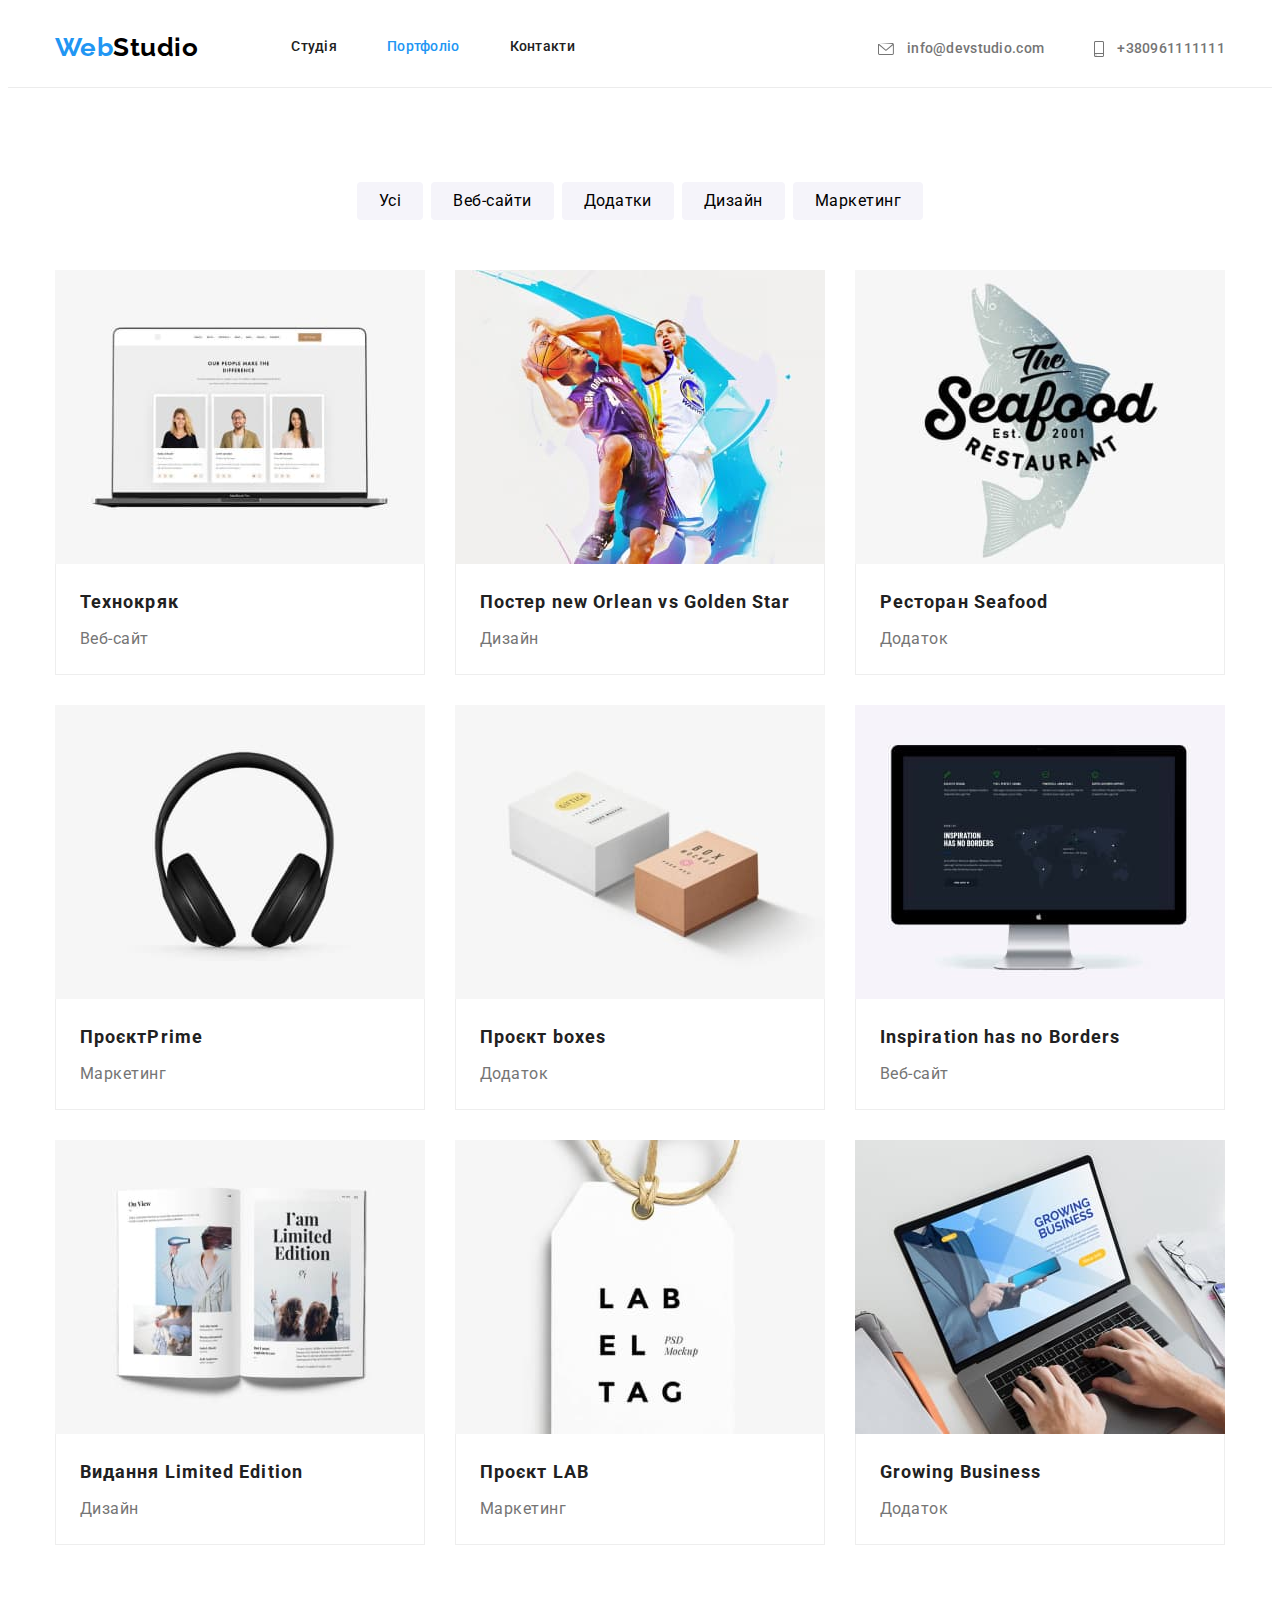
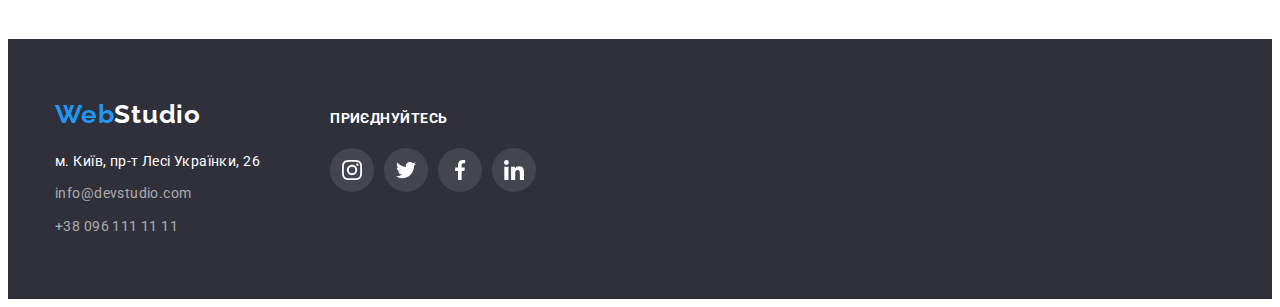
==== portfolio.html @ 4ab60e04 "Initial commit" ====
<!DOCTYPE html>
<html lang="uk">

<head>
    <link rel="stylesheet" href="https://cdnjs.cloudflare.com/ajax/libs/modern-normalize/1.1.0/modern-normalize.min.css"
        integrity="sha512-wpPYUAdjBVSE4KJnH1VR1HeZfpl1ub8YT/NKx4PuQ5NmX2tKuGu6U/JRp5y+Y8XG2tV+wKQpNHVUX03MfMFn9Q=="
        crossorigin="anonymous" referrerpolicy="no-referrer" />
    <link rel="stylesheet" href="css/styles.css">
    <meta charset="UTF-8">
    <meta http-equiv="X-UA-Compatible" content="IE=edge">
    <meta name="viewport" content="width=device-width, initial-scale=1.0">
    <title>Портфоліо</title>
    <link rel="preconnect" href="https://fonts.googleapis.com">
    <link rel="preconnect" href="https://fonts.gstatic.com" crossorigin>
    <link
        href="https://fonts.googleapis.com/css2?family=Raleway:wght@700&family=Roboto:wght@400;500;700;900&display=swap"
        rel="stylesheet">
</head>

<body class="site-body">
    <header class="page-header">
        <div class="container container-head">
            <!-- logo  -->
            <nav class="nav-head">
                <a href="./index.html" class="header-logo"><span class="web">Web</span>Studio</a>
                <!-- Навігація сайту -->
                <ul class=" nav-head-list list">
                    <li><a href="./index.html" class="header-list ">Студія</a></li>
                    <li><a href="./portfolio.html" class="header-list current">Портфоліо</a></li>
                    <li><a href="" class="header-list">Контакти</a></li>
                </ul>
            </nav>
            <!--Контактні дані-->
            <ul class="nav-contact list">
                <li class="contact-details">
                    <a href="mailto:info@devstudio.com" class="contact-link link ">
                        <svg class="contact-icon" width="16" height="12">
                            <use href="./images/icomoon.svg#icon-mail"></use>
                        </svg>
                        info@devstudio.com</a>
                </li>
                <li class="contact-details">
                    <a href="tel:+380961111111" class="contact-link link">
                        <svg class="contact-icon" width="10" height="16">
                            <use href="./images/icomoon.svg#icon-phone"></use>
                        </svg>
                        +380961111111</a>
                </li>
            </ul>
    </header>
    <!--Головний контент-->
    <main>
        <section class="main-color-port">
            <div class="container">
                <h2 class="hidden-header-port">Портфоліо</h2>
                <!-- Кнопки -->
                <ul class="button-list-port list">
                    <li class="filter-button"><button type="button" class="portfolio-button">Усі</button></li>
                    <li class="filter-button"><button type="button" class="portfolio-button">Веб-сайти
                        </button></li>
                    <li class="filter-button"><button type="button" class="portfolio-button">Додатки
                        </button></li>
                    <li class="filter-button"><button type="button" class="portfolio-button">Дизайн</button></li>
                    <li class="filter-button"><button type="button" class="portfolio-button">Маркетинг
                        </button></li>
                </ul>
                <!-- Список портфоліо карток -->

                <ul class="port-product-list list">
                    <li class="product-item">
                        <a class="card-link link" href="#">
                            <img class="card-image" src="./images/potr.photo1.jpg" alt="img2" width="370"
                                height="294" />
                            <div class="portfolio-owner">
                                <h3 class=" portfolio-img">Технокряк</h3>
                                <p class="portfolio-parag">Веб-сайт</p>
                            </div>
                        </a>
                    </li>
                    <li class="product-item">
                        <a class="card-link link" href="#">
                            <img class="card-image" src="./images/potr.photo2.jpg" alt="img2" width="370"
                                height="294" />
                            <div class="portfolio-owner">
                                <h3 class=" portfolio-img">Постер new <span lang="en">Orlean vs Golden Star</span></h3>
                                <p class="portfolio-parag">Дизайн</p>
                            </div>
                        </a>
                    </li>
                    <li class="product-item">
                        <a class="card-link link" href="#">
                            <img class="card-image" src="./images/potr.photo3.jpg" alt="img3" width="370"
                                height="294" />
                            <div class="portfolio-owner">
                                <h3 class=" portfolio-img">Ресторан <span lang="en">Seafood</span></h3>
                                <p class="portfolio-parag">Додаток</p>
                            </div>
                        </a>
                    </li>
                    <li class="product-item">
                        <a class="card-link link" href="#">
                            <img class="card-image" src="./images/potr.photo4.jpg" alt="img4" width="370"
                                height="294" />
                            <div class="portfolio-owner">
                                <h3 class=" portfolio-img">Проєкт<span lang="en">Prime</span></h3>
                                <p class="portfolio-parag">Маркетинг</p>
                            </div>
                        </a>
                    </li>
                    <li class="product-item">
                        <a class="card-link link" href="#">
                            <img class="card-image" src="./images/potr.photo5.jpg" alt="img5" width="370"
                                height="294" />
                            <div class="portfolio-owner">
                                <h3 class="portfolio-img">Проєкт <spanz lang="en">boxes</spanz>
                                </h3>
                                <p class=" portfolio-parag">Додаток</p>
                            </div>
                        </a>
                    </li>
                    <li class="product-item">
                        <a class="card-link link" href="#">
                            <img class="card-image" src="./images/potr.photo6.jpg" alt="img6" width="370"
                                height="294" />
                            <div class="portfolio-owner">
                                <h3 class=" portfolio-img">Inspiration has no Borders</h3>
                                <p class=" portfolio-parag">Веб-сайт</p>
                            </div>
                        </a>
                    </li>
                    <li class="product-item">
                        <a class="card-link link" href="#">
                            <img class="card-image" src="./images/potr.photo7.jpg" alt="img7" width="370"
                                height="294" />
                            <div class="portfolio-owner">
                                <h3 class=" portfolio-img">Видання <span lang="en">Limited Edition</span></h3>
                                <p class=" portfolio-parag">Дизайн</p>
                            </div>
                        </a>
                    </li>
                    <li class="product-item">
                        <a class="card-link link" href="#">
                            <img class="card-image" src="./images/potr.photo8.jpg" alt="img8" width="370"
                                height="294" />
                            <div class="portfolio-owner">
                                <h3 class=" portfolio-img">Проєкт <span lang="en">LAB</span></h3>
                                <p class=" portfolio-parag">Маркетинг</p>
                            </div>
                        </a>
                    </li>
                    <li class="product-item">
                        <a class="card-link link" href="#">
                            <img class="card-image" src="./images/potr.photo9.jpg" alt="img9" width="370"
                                height="294" />
                            <div class="portfolio-owner">
                                <h3 class=" portfolio-img">Growing Business</h3>
                                <p class=" portfolio-parag">Додаток</p>
                            </div>
                        </a>
                    </li>
                </ul>

        </section>
    </main>
    <!-- Футер -->
    <footer class="footer">
        <div class="container">
            <div class="column-wrapper">
                <div class="left-column-footer">
                    <!-- футер лого -->
                    <a class="footer-logo" href="./index.html">
                        <span class="footer-web">Web</span>Studio</a>
                    <address class="address-footer-index ">
                        <ul class="address-list list">
                            <li class="list-index-foot">
                                <a class="address link" href="https://goo.gl/maps/mVJf43payoTZsXNx5" target="_blank"
                                    rel="noopener norefferer nofollow">м. Київ, пр-т Лесі Українки, 26</a>
                            </li>
                            <li class="address-item">
                                <a class="footer-link link" href="mailto:info@devstudio.com">
                                    info@devstudio.com</a>
                            </li>
                            <li class="address-item">
                                <a class="footer-link link " href=+380961111111">
                                    +38 096 111 11 11</a>
                            </li>
                        </ul>
                    </address>
                </div>
                <!--Приєднуйтесь -->
                <div class="social-networks-footer">
                    <p class="invitation-text">Приєднуйтесь</p>
                    <ul class="soc-networks-list list">
                        <li class="networks-soc-item">
                            <a class="networks-soc-link link" href="#" target="_blank"
                                rel="noopener noreferrer nofollow"><svg class="networks-soc-icon" width="20"
                                    height="20">
                                    <use href="./images/icomoon.svg#icon-instagram"></use>
                                </svg></a>
                        </li>
                        <li class="networks-soc-item">
                            <a class="networks-soc-link link" href="#" target="_blank"
                                rel="noopener noreferrer nofollow"><svg class="networks-soc-icon" width="20"
                                    height="20">
                                    <use href="./images/icomoon.svg#icon-twitter"></use>
                                </svg></a>
                        </li>
                        <li class="networks-soc-item">
                            <a class="networks-soc-link link" href="#" target="_blank"
                                rel="noopener noreferrer nofollow"><svg class="networks-soc-icon" width="20"
                                    height="20">
                                    <use href="./images/icomoon.svg#icon-facebook"></use>
                                </svg></a>
                        </li>
                        <li class="networks-soc-item">
                            <a class="networks-soc-link link" href="#" target="_blank"
                                rel="noopener noreferrer nofollow"><svg class="networks-soc-icon" width="20"
                                    height="20">
                                    <use href="./images/icomoon.svg#icon-linkedin"></use>
                                </svg></a>
                        </li>
                    </ul>
                </div>
            </div>
        </div>
    </footer>
</body>
</html>
---- css/styles.css ----
html {
    box-sizing: border-box;
}

*,
*::before,
*::after {
    box-sizing: inherit;
}

.body {
    font-family: 'Roboto', sans-serif;
    background-color: #FFFFFF;
    font-size: 14px;
    letter-spacing: 0.03em;
    color: var(--main-txt);
}

:root {
    --primary-text-color: #757575;
    --title-text-color: #212121;
    --accent-color: #2196f3;
    --secondary-accent-color: #ffffff;
    --hero-bg-color: #2f303a;
    --secondary-bg-color: #f5f4fa;
    --hover-btn-color: #188ce8;
    --header-logo-text-color: #000000;
    --border-header-color: #ececec;
    --footer-mail-tel-color: rgba(255, 255, 255, 0.6);
    --portfolio-item-border-color: #eeeeee;
    --fill-icon-color: #afb1b8;
}

p,
h1,
h2,
h3,
h4,
h5,
h6 {
    margin: 0;
}

ul,
ol {
    margin: 0;
    padding-left: 0;
}

button {
    cursor: pointer;
}

img {
    display: block;
}

/* Прибирає крапки в списках елементів <li> */
.list {
    list-style: none;
}

/*Прибирає підкреслення посилань<a> */
.link {
    text-decoration: none;
}

.container {
    width: 1200px;
    padding-left: 15px;
    padding-right: 15px;
    margin: 0 auto;
    /* outline: 2px solid red; */
}

.img {
    display: block;
}

.site-body {
    background-color: var(--secondary-accent-color);
    color: var(--title-text-color);
    font-family: 'Roboto', sans-serif;
    letter-spacing: 0.03em;
}

/* Хедер шапка сайту */

.page-header {
    /* display: flex;
    padding-top: 24px;
    padding-bottom: 24px;
    outline: 2px solid #F5F5F5; */
    padding: 24px 0;
    border-bottom: 1px solid var(--border-header-color);
}

.container-head {
    display: flex;
    align-items: center;
}

.nav-head {
    display: flex;
    align-items: center;
}

/* logo (спільне)*/
.header-logo {
    font-family: 'Raleway', sans-serif;
    font-weight: 700;
    font-size: 26px;
    line-height: 1.19;
    color: #000000;
    text-decoration: none;
    margin-right: 93px;
}

.web {
    color: #2196F3;
    text-decoration: none
}

/* Навігація сайту (спільна) */
.nav-head-list {
    font-weight: 500;
    font-size: 14px;
    line-height: 1.14;
    letter-spacing: 0.02em;
    display: flex;
    gap: 50px;
}

.header-list {
    font-family: 'Roboto', sans-serif;
    font-weight: 500;
    font-size: 14px;
    line-height: 1.14;
    letter-spacing: 0.02em;
    color: #212121;
    text-decoration: none;
    display: block;
}

.header-list:hover,
.header-list:focus {
    color: #2196F3;
}

.current {
    color: #2196F3;
}

/*Контактні дані (спільні)*/
.nav-contact {
    display: flex;
    gap: 50px;
    margin-left: auto;
}

.contact-link {
    /* font-family: 'Roboto', sans-serif;
    font-weight: 500;
    font-size: 14px;
    line-height: 1.14;
    letter-spacing: 0.02em;
    color: #757575;
    text-decoration: none;
    font-style: normal;
    padding-top: 32px;
    padding-bottom: 32px; */
    font-weight: 500;
    font-size: 14px;
    line-height: 1.14;
    letter-spacing: 0.02em;
    color: var(--primary-text-color);
    vertical-align: middle;
}

.contact-link:hover,
.contact-link:focus {
    color: var(--accent-color);
}

/* іконки до мейл та тел (спільний) 4 дз*/
.contact-icon {
    margin-right: 10px;
    fill: currentColor;
    vertical-align: middle
}


/* Футер ( спільний ) */

.footer {
    background-color: var(--hero-bg-color);
    color: var(--secondary-accent-color);
    padding: 60px 0;
}

.column-wrapper {
    display: flex;
    gap: 70px;
    align-items: baseline;
}

.left-column-footer {}

.footer-logo {
    font-family: 'Raleway', sans-serif;
    font-weight: 700;
    font-size: 26px;
    line-height: 1.19;
    letter-spacing: 0.03em;
    color: var(--secondary-accent-color);
    text-decoration: none;
}

.footer-web {
    text-decoration: none;
    color: #2196F3;
}

.address-footer-index {
    margin-top: 20px;
}

.list-index-foot {
    /* margin-bottom: 9px; */
    display: block;
}

.address {
    font-family: 'Roboto', sans-serif;
    font-weight: 400;
    font-size: 14px;
    line-height: 1.71;
    letter-spacing: 0.03em;
    color: var(--secondary-accent-color);
    text-decoration: none;
    font-style: normal;
}

.address-item {
    display: block;
    margin-top: 9px;
}

.footer-link {
    font-family: 'Roboto', sans-serif;
    font-weight: 400;
    font-size: 14px;
    line-height: 1.71;
    letter-spacing: 0.03em;
    color: var(--footer-mail-tel-color);
    font-style: normal;
}

.address:hover,
.address:focus,
.footer-link :hover,
.footer-link :focus {
    color: var(--accent-color);
}

/* Приєднуйтесь .Футер (спільний) */


.invitation-text {
    /* font-family: 'Roboto';
    font-weight: 700;
    font-size: 14px;
    line-height: 16px;
    letter-spacing: 0.03em;
    text-transform: uppercase;
    color: #FFFFFF; */
    font-weight: 700;
    font-size: 14px;
    line-height: 1.14;
    text-transform: uppercase;
    color: var(--secondary-accent-color);
    margin-bottom: 21px;
}

.soc-networks-list {
    display: flex;
    justify-content: center;
    gap: 10px;
    /* display: flex;
    gap: 10px;
    margin-top: 20px;
     */
}

.networks-soc-item {
    width: 44px;
    height: 44px;
}

.networks-soc-link {
    width: 100%;
    height: 100%;
    display: flex;
    background: rgba(255, 255, 255, 0.1);
    border-radius: 50%;
    align-items: center;
    justify-content: center;
}

.networks-soc-icon {
    fill: var(--secondary-accent-color);
}

.networks-soc-link:hover,
.networks-soc-link:focus {
    background-color: var(--accent-color);
}

.networks-soc-link:hover,
.networks-soc-icon,
.networks-soc-link:focus,
.networks-soc-icon {
    fill: var(--secondary-accent-color);
}

/* Герой  індекс*/
.overlay {
    background-color: var(--hero-bg-color);
    padding-top: 200px;
    padding-bottom: 200px;
    text-align: center;
    max-width: 1600px;
    height: 600px;
    margin-left: auto;
    margin-right: auto;
    background-image: linear-gradient(to right, rgba(47, 48, 58, 0.4), rgba(47, 48, 58, 0.4)),
        url(../images/img.hero.jpg);
    background-size: cover;
    background-repeat: no-repeat;
    background-position: center;
}

.main-section {
    background-color: #2F303A;
    padding-bottom: 200px;
    padding-top: 200px;
    text-align: center;
}

/* Ефективні рішення для вашого бізнесу */
.main-title {
    font-family: 'Roboto', sans-serif;
    font-weight: 900;
    font-size: 44px;
    line-height: 1.36;
    text-align: center;
    letter-spacing: 0.06em;
    text-transform: uppercase;
    color: #FFFFFF;
    width: 696px;
    margin: 0 auto;
    margin-bottom: 30px;
}

/* Кнопка індекс */
.main-btn {
    box-shadow: 0px 4px 4px rgba(0, 0, 0, 0.15);
    border-radius: 4px;
    border: none;
    background-color: #2196F3;
    font-family: 'Roboto';
    font-weight: 700;
    font-size: 16px;
    line-height: 1.87;
    letter-spacing: 0.06em;
    color: #FFFFFF;
    cursor: pointer;
    min-width: 216px;
    padding: 10px 32px;
}

/* Переваги. Потім сховати заголовок h2 */
.benefits {
    padding-top: 94px;
    padding-bottom: 94px;
}

.benefits-container {}

.hidden-header {
    position: absolute;
    white-space: nowrap;
    width: 1px;
    height: 1px;
    overflow: hidden;
    border: 0;
    padding: 0;
    clip: rect(0 0 0 0);
    clip-path: inset(50%);
    margin: -1px;
}

.order-list {
    display: flex;
    gap: 30px;
}

.benefits-point {
    flex-basis: calc((100% - 30px) / 4);
}

.benefits-img {
    width: 270px;
    height: 120px;
    display: flex;
    align-items: center;
    justify-content: center;
    padding: 25px 100px;
    background-color: var(--secondary-bg-color);
    margin-bottom: 30px;
}

.icon-benefits {}

.section-heading {
    font-weight: 700;
    font-size: 14px;
    line-height: 1.14;
    letter-spacing: 0.03em;
    text-transform: uppercase;
    color: var(--title-text-color);
    margin-bottom: 10px;
}

.section-p {
    font-family: 'Roboto', sans-serif;
    font-weight: 400;
    font-size: 14px;
    line-height: 1.71;
    letter-spacing: 0.03em;
    color: #757575;
    /* margin-top: 10px; */
}

/* Чим ми займаємося */
.about {
    text-align: center;
    padding-bottom: 94px;
}

.we-work {
    font-family: 'Roboto', sans-serif;
    font-weight: 700;
    font-size: 36px;
    line-height: 1.16;
    text-align: center;
    letter-spacing: 0.03em;
    color: #212121;
    margin-bottom: 50px;
}

.we-work-list {
    display: flex;
    gap: 30px;
}

/* Наша команда */
.team-section {
    /* background-color: #F5F4FA;
    text-align: center;
    padding-bottom: 94px 0; */
    background-color: #F5F4FA;
    padding-top: 94px;
    padding-bottom: 94px;
    text-align: center;
}

.our-team {
    /* font-family: 'Roboto', sans-serif;
    font-weight: 700;
    font-size: 36px;
    line-height: 1.16;
    text-align: center;
    letter-spacing: 0.03em;
    color: #212121;
    margin-bottom: 50px; */
    font-weight: 700;
    font-size: 36px;
    line-height: 1.17;
    letter-spacing: 0.03em;
    color: var(--title-text-color);
    margin-bottom: 50px;
}

.team-list {
    display: flex;
    gap: 30px;
}

/* Фото команди */
.ourteam-index {
    background: #FFFFFF;
    box-shadow: 0px 1px 3px rgba(0, 0, 0, 0.12), 0px 1px 1px rgba(0, 0, 0, 0.14), 0px 2px 1px rgba(0, 0, 0, 0.2);
    border-radius: 0px 0px 4px 4px;
}

.pading-team {
    /* padding: 30px 0;
    font-size: 0; */
    padding-top: 30px;
    padding-bottom: 30px;
}

.team-name {
    font-family: 'Roboto', sans-serif;
    font-weight: 500;
    font-size: 16px;
    line-height: 1.18;
    text-align: center;
    letter-spacing: 0.03em;
    color: #212121;
    margin-bottom: 10px;
}

.working {
    font-family: 'Roboto', sans-serif;
    font-weight: 400;
    font-size: 16px;
    line-height: 1.19;
    text-align: center;
    letter-spacing: 0.03em;
    color: #757575;
    margin-bottom: 16px;
}



/* Соцмережі під фото */
.work-con-icon {
    fill: var(--fill-icon-color);
}

.employees-network-list {
    display: flex;
    justify-content: center;
    gap: 10px;
}

.employees-soc-item {
    width: 44px;
    height: 44px;
}

.employees-soc-link {
    width: 100%;
    height: 100%;
    display: flex;
    background: var(--secondary-accent-color);
    border-radius: 50%;
    align-items: center;
    justify-content: center;
}

.employees-soc-link:hover,
.employees-soc-link:focus {
    background: var(--accent-color);
}

.employees-soc-link:hover .work-con-icon,
.employees-soc-link:focus .work-con-icon {
    fill: var(--secondary-accent-color);
}

/* Постійні клієнти */
.clients-section {
    padding-top: 94px;
    padding-bottom: 94px;
}

.clients-title {
    font-weight: 700;
    font-size: 36px;
    line-height: 1.17;
    text-align: center;
    color: var(--title-text-color);
    margin-bottom: 50px;
}

.clients-list {
    display: flex;
    gap: 30px;
    list-style-type: none;
}

.clients-item {
    width: calc((100% - 150px) / 6);
    height: 92px;
}

.clients-link {
    width: 100%;
    height: 100%;
    border: 1px solid var(--fill-icon-color);
    border-radius: 4px;
    display: flex;
    align-items: center;
    justify-content: center;
}

.cliens-icon {
    fill: var(--fill-icon-color);
}

.clients-link:hover,
.clients-link:focus {
    border-color: var(--accent-color);
}

.clients-link:hover .cliens-icon,
.clients-link:focus .cliens-icon {
    fill: var(--accent-color);
}

/* Портфоліо  Портфоліо Портфоліо Портфоліо */
/* головний контент меін */
.main-color-port {
    padding-top: 94px;
    padding-bottom: 94px;
}

.hidden-header-port {
    position: absolute;
    white-space: nowrap;
    width: 1px;
    height: 1px;
    overflow: hidden;
    border: 0;
    padding: 0;
    clip: rect(0 0 0 0);
    clip-path: inset(50%);
    margin: -1px;


}

/* Конопки */
.button-list-port {
    display: flex;
    justify-content: center;
    gap: 8px;
    margin-bottom: 50px;
}

.filter-button {}

.portfolio-button {
    font-family: 'Roboto', sans-serif;
    font-style: normal font-weight: 500;
    font-size: 16px;
    line-height: 1.62;
    text-align: center;
    letter-spacing: 0.03em;
    background-color: #F5F4FA;
    color: var(--title-text-color: #212121);
    border-radius: 4px;
    border: none;
    padding: 6px 22px;
}

.portfolio-button:hover,
.portfolio-button:focus {
    color: var(--secondary-accent-color);
    background-color: var(--accent-color);
    cursor: pointer;
    box-shadow: 0px 3px 1px rgba(0, 0, 0, 0.1), 0px 1px 2px rgba(0, 0, 0, 0.08),
        0px 2px 2px rgba(0, 0, 0, 0.12);
}

/* Список портфоліо карток */
.port-product-list {
    display: flex;
    flex-wrap: wrap;
    gap: 30px;
}

.product-item {
    flex-basis: calc((100% - 60px) / 3);
}

.card-link {
    display: block;
}

.card-link:hover,
.card-link:focus {
    box-shadow: 0px 1px 1px rgba(0, 0, 0, 0.12), 0px 4px 4px rgba(0, 0, 0, 0.06), 1px 4px 6px rgba(0, 0, 0, 0.16);
}

.card-image {}

.portfolio-owner {
    padding: 20px 24px;
    border: 1px solid var(--portfolio-item-border-color);
    border-top: none;
}

.portfolio-img {
    font-family: 'Roboto', sans-serif;
    font-weight: 700;
    font-size: 18px;
    line-height: 2;
    letter-spacing: 0.06em;
    color: #212121;
    margin-bottom: 4px;
    /* font-weight: 700;
    font-size: 18px;
    line-height: calc(36 / 18);
    letter-spacing: 0.06em;
    color: var(--title-text-color); */
}

.portfolio-parag {
    font-family: 'Roboto', sans-serif;
    font-weight: 400;
    font-size: 16px;
    line-height: 1.87;
    letter-spacing: 0.03em;
    color: #757575;
    /* font-weight: 400;
    font-size: 16px;
    line-height: 1.87;
    letter-spacing: 0.03em;
    color: var(--primary-text-color); */
}

/* футер зверху спільний */
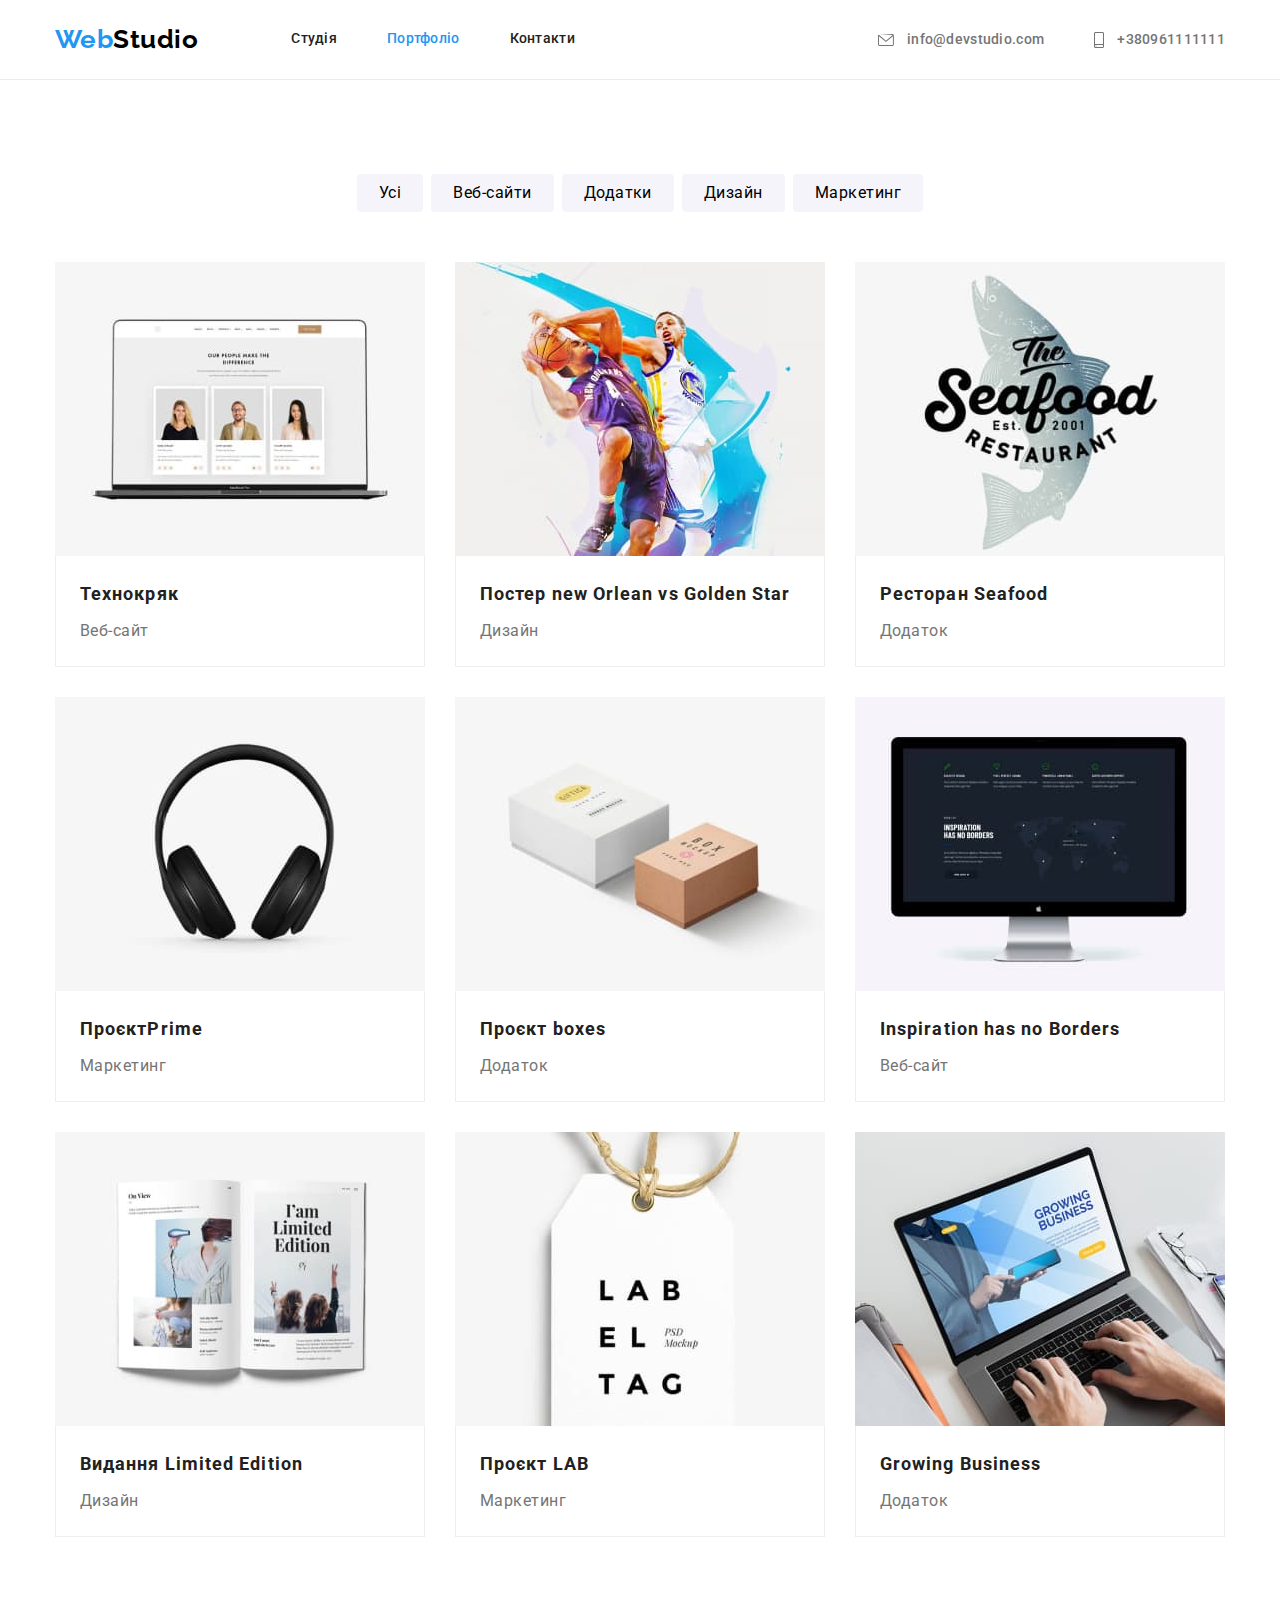
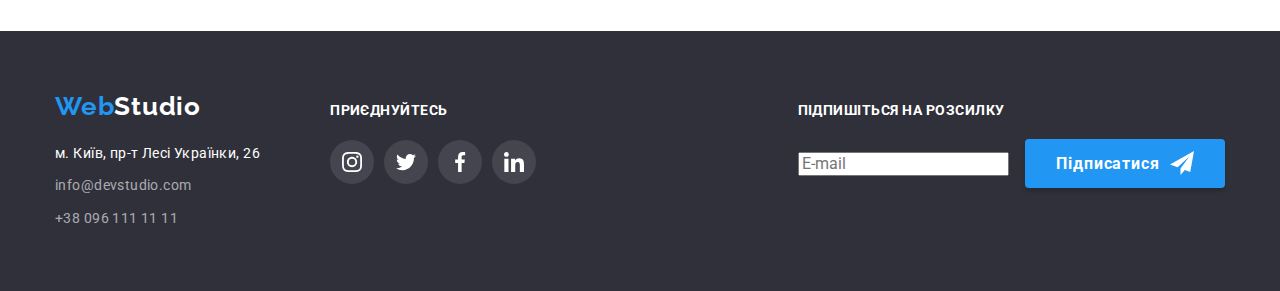
==== commit 6b7b24f6: "hw5" ====
--- a/portfolio.html
+++ b/portfolio.html
@@ -2,19 +2,27 @@
 <html lang="uk">
 
 <head>
-    <link rel="stylesheet" href="https://cdnjs.cloudflare.com/ajax/libs/modern-normalize/1.1.0/modern-normalize.min.css"
-        integrity="sha512-wpPYUAdjBVSE4KJnH1VR1HeZfpl1ub8YT/NKx4PuQ5NmX2tKuGu6U/JRp5y+Y8XG2tV+wKQpNHVUX03MfMFn9Q=="
-        crossorigin="anonymous" referrerpolicy="no-referrer" />
-    <link rel="stylesheet" href="css/styles.css">
+    
     <meta charset="UTF-8">
     <meta http-equiv="X-UA-Compatible" content="IE=edge">
     <meta name="viewport" content="width=device-width, initial-scale=1.0">
     <title>Портфоліо</title>
+
+    <link rel="stylesheet" href="https://cdnjs.cloudflare.com/ajax/libs/modern-normalize/1.1.0/modern-normalize.min.css"
+        integrity="sha512-wpPYUAdjBVSE4KJnH1VR1HeZfpl1ub8YT/NKx4PuQ5NmX2tKuGu6U/JRp5y+Y8XG2tV+wKQpNHVUX03MfMFn9Q=="
+        crossorigin="anonymous" referrerpolicy="no-referrer" />
+
     <link rel="preconnect" href="https://fonts.googleapis.com">
     <link rel="preconnect" href="https://fonts.gstatic.com" crossorigin>
+
     <link
         href="https://fonts.googleapis.com/css2?family=Raleway:wght@700&family=Roboto:wght@400;500;700;900&display=swap"
         rel="stylesheet">
+
+    <link rel="stylesheet"
+        href="https://cdnjs.cloudflare.com/ajax/libs/modern-normalize/1.0.0/modern-normalize.min.css" />
+        
+    <link rel="stylesheet" href="./css/styles.css" />
 </head>
 
 <body class="site-body">
@@ -68,9 +76,13 @@
 
                 <ul class="port-product-list list">
                     <li class="product-item">
+                        <div class="port-img-text-cont">
                         <a class="card-link link" href="#">
                             <img class="card-image" src="./images/potr.photo1.jpg" alt="img2" width="370"
                                 height="294" />
+                                <p class="port-img-text">Ресурс пропонує комплексні пропозиції з різним рівнем функціоналу та сервісів. Все це дозволить
+                                    відвідувачу отримати вичерпні відомості про компанію чи приватну особу.</p>
+                                </div>
                             <div class="portfolio-owner">
                                 <h3 class=" portfolio-img">Технокряк</h3>
                                 <p class="portfolio-parag">Веб-сайт</p>
@@ -78,9 +90,13 @@
                         </a>
                     </li>
                     <li class="product-item">
+                        <div class="port-img-text-cont">
                         <a class="card-link link" href="#">
                             <img class="card-image" src="./images/potr.photo2.jpg" alt="img2" width="370"
                                 height="294" />
+                                <p class="port-img-text">Ресурс пропонує комплексні пропозиції з різним рівнем функціоналу та сервісів. Все це дозволить
+                                    відвідувачу отримати вичерпні відомості про компанію чи приватну особу.</p>
+                                </div>
                             <div class="portfolio-owner">
                                 <h3 class=" portfolio-img">Постер new <span lang="en">Orlean vs Golden Star</span></h3>
                                 <p class="portfolio-parag">Дизайн</p>
@@ -88,9 +104,13 @@
                         </a>
                     </li>
                     <li class="product-item">
+                        <div  class="port-img-text-cont">
                         <a class="card-link link" href="#">
                             <img class="card-image" src="./images/potr.photo3.jpg" alt="img3" width="370"
                                 height="294" />
+                                <p class="port-img-text">Ресурс пропонує комплексні пропозиції з різним рівнем функціоналу та сервісів. Все це дозволить
+                                    відвідувачу отримати вичерпні відомості про компанію чи приватну особу.</p>
+                                </div>
                             <div class="portfolio-owner">
                                 <h3 class=" portfolio-img">Ресторан <span lang="en">Seafood</span></h3>
                                 <p class="portfolio-parag">Додаток</p>
@@ -98,9 +118,13 @@
                         </a>
                     </li>
                     <li class="product-item">
+                        <div class="port-img-text-cont">
                         <a class="card-link link" href="#">
                             <img class="card-image" src="./images/potr.photo4.jpg" alt="img4" width="370"
                                 height="294" />
+                                <p class="port-img-text">Ресурс пропонує комплексні пропозиції з різним рівнем функціоналу та сервісів. Все це дозволить
+                                    відвідувачу отримати вичерпні відомості про компанію чи приватну особу.</p>
+                                </div>
                             <div class="portfolio-owner">
                                 <h3 class=" portfolio-img">Проєкт<span lang="en">Prime</span></h3>
                                 <p class="portfolio-parag">Маркетинг</p>
@@ -108,9 +132,13 @@
                         </a>
                     </li>
                     <li class="product-item">
+                        <div class="port-img-text-cont">
                         <a class="card-link link" href="#">
                             <img class="card-image" src="./images/potr.photo5.jpg" alt="img5" width="370"
                                 height="294" />
+                                <p class="port-img-text">Ресурс пропонує комплексні пропозиції з різним рівнем функціоналу та сервісів. Все це дозволить
+                                    відвідувачу отримати вичерпні відомості про компанію чи приватну особу.</p>
+                                </div>
                             <div class="portfolio-owner">
                                 <h3 class="portfolio-img">Проєкт <spanz lang="en">boxes</spanz>
                                 </h3>
@@ -119,9 +147,13 @@
                         </a>
                     </li>
                     <li class="product-item">
+                        <div class="port-img-text-cont">
                         <a class="card-link link" href="#">
                             <img class="card-image" src="./images/potr.photo6.jpg" alt="img6" width="370"
                                 height="294" />
+                                <p class="port-img-text">Ресурс пропонує комплексні пропозиції з різним рівнем функціоналу та сервісів. Все це дозволить
+                                    відвідувачу отримати вичерпні відомості про компанію чи приватну особу.</p>
+                                </div>
                             <div class="portfolio-owner">
                                 <h3 class=" portfolio-img">Inspiration has no Borders</h3>
                                 <p class=" portfolio-parag">Веб-сайт</p>
@@ -129,9 +161,13 @@
                         </a>
                     </li>
                     <li class="product-item">
+                        <div class="port-img-text-cont">
                         <a class="card-link link" href="#">
                             <img class="card-image" src="./images/potr.photo7.jpg" alt="img7" width="370"
                                 height="294" />
+                                <p class="port-img-text">Ресурс пропонує комплексні пропозиції з різним рівнем функціоналу та сервісів. Все це дозволить
+                                    відвідувачу отримати вичерпні відомості про компанію чи приватну особу.</p>
+                                </div>
                             <div class="portfolio-owner">
                                 <h3 class=" portfolio-img">Видання <span lang="en">Limited Edition</span></h3>
                                 <p class=" portfolio-parag">Дизайн</p>
@@ -139,9 +175,13 @@
                         </a>
                     </li>
                     <li class="product-item">
+                        <div class="port-img-text-cont">
                         <a class="card-link link" href="#">
                             <img class="card-image" src="./images/potr.photo8.jpg" alt="img8" width="370"
                                 height="294" />
+                                <p class="port-img-text">Ресурс пропонує комплексні пропозиції з різним рівнем функціоналу та сервісів. Все це дозволить
+                                    відвідувачу отримати вичерпні відомості про компанію чи приватну особу.</p>
+                                </div>
                             <div class="portfolio-owner">
                                 <h3 class=" portfolio-img">Проєкт <span lang="en">LAB</span></h3>
                                 <p class=" portfolio-parag">Маркетинг</p>
@@ -149,9 +189,13 @@
                         </a>
                     </li>
                     <li class="product-item">
+                        <div class="port-img-text-cont">
                         <a class="card-link link" href="#">
                             <img class="card-image" src="./images/potr.photo9.jpg" alt="img9" width="370"
                                 height="294" />
+                                <p class="port-img-text">Ресурс пропонує комплексні пропозиції з різним рівнем функціоналу та сервісів. Все це дозволить
+                                    відвідувачу отримати вичерпні відомості про компанію чи приватну особу.</p>
+                                </div>
                             <div class="portfolio-owner">
                                 <h3 class=" portfolio-img">Growing Business</h3>
                                 <p class=" portfolio-parag">Додаток</p>
@@ -221,8 +265,23 @@
                         </li>
                     </ul>
                 </div>
+                <div class="footer-input-check">
+                    <p class="footer-label">Підпишіться на розсилку</p>
+                    <form name="footer-form" class="footer-form" action="#" autocomplete="off">
+                        <label>
+                            <input type="email" name="mail" placeholder="E-mail" class="foot-sub-form-mail" />
+                        </label>
+                        <button class="footer-subscription main-button" type="submit">
+                            Підписатися
+                            <svg class="button-send-icon" width="24" height="24">
+                                <use href="./images/icomoon.svg#icon-send-sms"></use>
+                            </svg>
+                        </button>
+                    </form>
             </div>
         </div>
     </footer>
+    <!-- Модальне вікно -->
+
 </body>
 </html>--- a/css/styles.css
+++ b/css/styles.css
@@ -323,6 +323,53 @@
     fill: var(--secondary-accent-color);
 }
 
+.footer-input-check {
+    margin-left: auto;
+}
+
+.footer-label {
+    margin-bottom: 20px;
+    font-weight: 700;
+    font-size: 14px;
+    line-height: 1.14;
+    text-transform: uppercase;
+}
+
+.footer-subscription {
+    width: 200px;
+    margin-left: 12px;
+    padding: 10px 28px;
+}
+
+.main-button {
+    display: inline-flex;
+    align-items: center;
+    justify-content: center;
+    font-family: 'Roboto', sans-serif;
+    font-weight: 700;
+    font-size: 16px;
+    line-height: 1.87;
+    letter-spacing: 0.06em;
+    color: var(--secondary-accent-color);
+    background-color: var(--accent-color);
+    box-shadow: 0px 4px 4px rgba(0, 0, 0, 0.15);
+    border: 0px;
+    border-radius: 4px;
+    transition-property: background-color;
+    transition-duration: var(--transition-duration);
+    transition-timing-function: var(--transition-timing-function);
+    cursor: pointer;
+}
+
+.main-button:hover {
+    background-color: var(--hover-btn-color);
+}
+
+.button-send-icon {
+    margin-left: 10px;
+    fill: var(--secondary-accent-color);
+}
+
 /* Герой  індекс*/
 .overlay {
     background-color: var(--hero-bg-color);
@@ -464,6 +511,28 @@
     gap: 30px;
 }
 
+.we-do-container {
+    position: relative;
+}
+
+.we-do-text {
+    position: absolute;
+    bottom: 0;
+    width: 370px;
+    height: 70px;
+    font-weight: 700;
+    font-size: 14px;
+    line-height: 1.14;
+    text-transform: uppercase;
+    color: var(--secondary-accent-color);
+
+    display: flex;
+    justify-content: center;
+    align-items: center;
+
+    background: rgba(47, 48, 58, 0.8);
+}
+
 /* Наша команда */
 .team-section {
     /* background-color: #F5F4FA;
@@ -683,12 +752,40 @@
     gap: 30px;
 }
 
-.product-item {
+.port-product-list .product-item {
     flex-basis: calc((100% - 60px) / 3);
+
+    transition-property: box-shadow;
+    transition-duration: var(--transition-duration);
+    transition-timing-function: var(--transition-timing-function);
+}
+
+.product-item:hover .port-img-text {
+    transform: translateY(0);
+}
+
+.port-product-list .product-item:hover {
+    box-shadow: 0px 1px 1px rgba(0, 0, 0, 0.12), 0px 4px 4px rgba(0, 0, 0, 0.06), 1px 4px 6px rgba(0, 0, 0, 0.16);
 }
 
 .card-link {
     display: block;
+}
+
+.port-img-text {
+    position: absolute;
+    top: 0;
+    padding: 63px 24px;
+    font-weight: 400;
+    font-size: 18px;
+    line-height: 1.56;
+    letter-spacing: 0.03em;
+    color: var(--secondary-accent-color);
+    background-color: rgba(33, 150, 243, 0.9);
+    height: 100%;
+    transform: translateY(100%);
+    transition: transform var(--transition-duration) var(--transition-timing-function);
+    overflow: auto;
 }
 
 .card-link:hover,
@@ -733,4 +830,63 @@
     color: var(--primary-text-color); */
 }
 
-/* футер зверху спільний */+.port-img-text-cont {
+    position: relative;
+    overflow: hidden;
+}
+
+/*----------- МОДАЛЬНЕ ВІКНО -------------- */
+.backdrop {
+    width: 100%;
+    height: 100%;
+    background-color: rgba(0, 0, 0, 0.2);
+    position: fixed;
+    top: 0;
+    transition: opacity 250ms var(--timing-function), visibility 250ms var(--timing-function);
+}
+
+/* Стан коли модалка відкрита */
+.modal {
+    width: 528px;
+    min-height: 581px;
+    background-color: var(--secondary-accent-color);
+    box-shadow: 0px 1px 3px rgba(0, 0, 0, 0.12), 0px 1px 1px rgba(0, 0, 0, 0.14), 0px 2px 1px rgba(0, 0, 0, 0.2);
+    border-radius: 4px;
+    position: absolute;
+    top: 50%;
+    left: 50%;
+    transform: translate(-50%, -50%) scale(1);
+
+    transition: transform var(--transition-duration) var(--transition-timing-function);
+}
+
+/* Стан коли модалка закрита */
+.backdrop.is-hidden .modal {
+    transform: translate(-50%, -50%) scale(0);
+}
+
+.modal-close {
+    width: 30px;
+    height: 30px;
+    background-color: transparent;
+    border: 1px solid rgba(0, 0, 0, 0.1);
+    border-radius: 50%;
+    position: absolute;
+    right: 8px;
+    top: 8px;
+    display: flex;
+    align-items: center;
+    justify-content: center;
+    cursor: pointer;
+}
+
+.modal-close:hover {
+    fill: var(--hover-btn-color);
+
+}
+
+.backdrop.is-hidden {
+    opacity: 0;
+    visibility: hidden;
+    pointer-events: none;
+}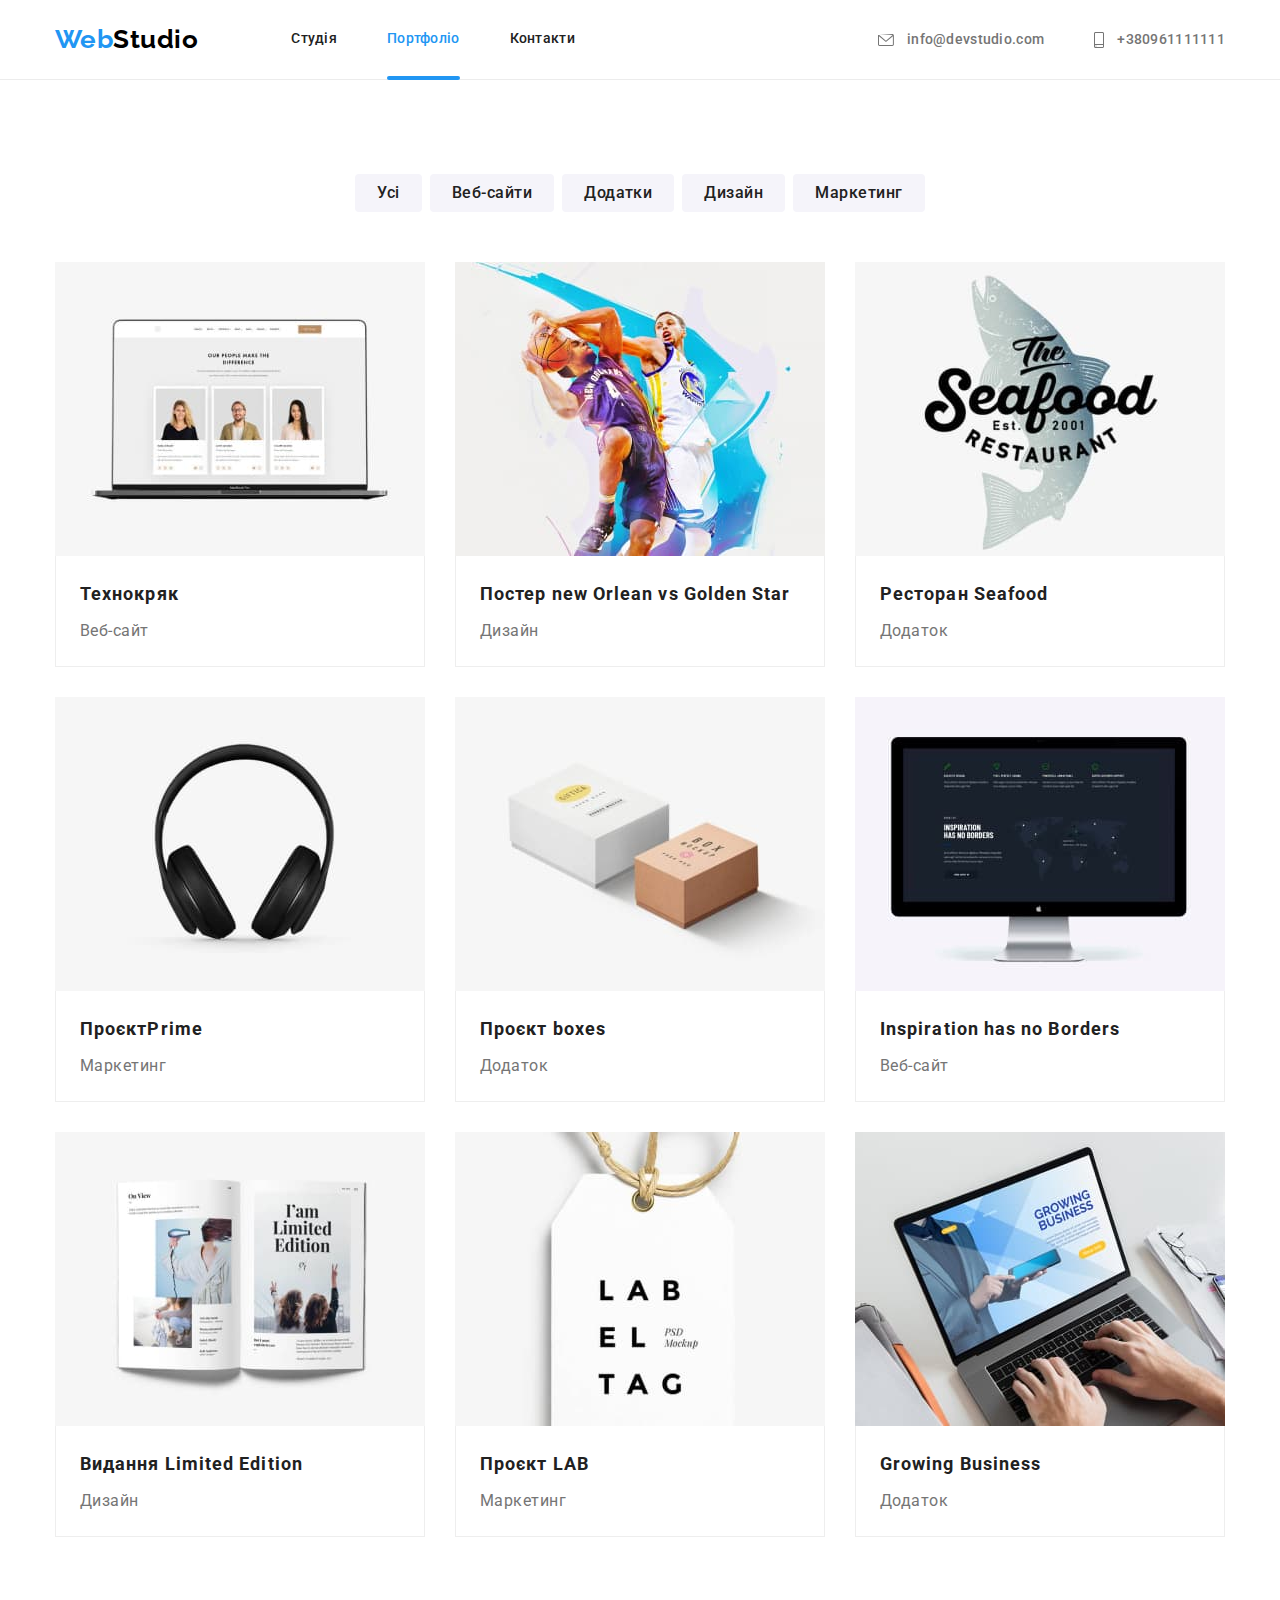
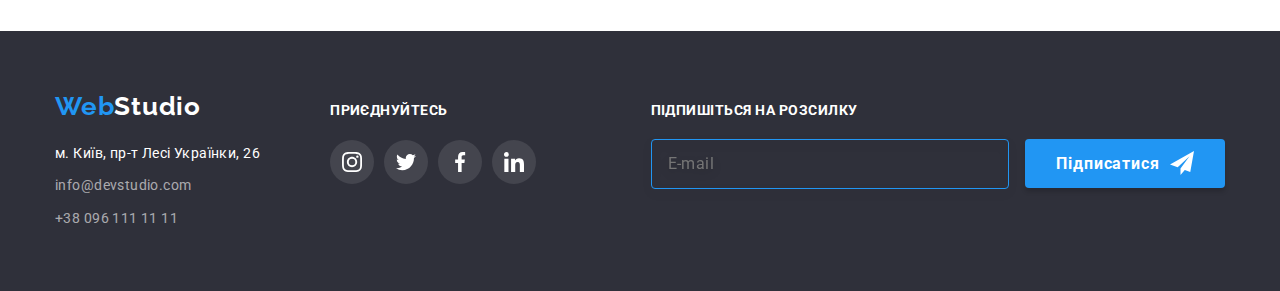
==== commit 01742b20: "hw 5.6" ====
--- a/portfolio.html
+++ b/portfolio.html
@@ -30,12 +30,12 @@
         <div class="container container-head">
             <!-- logo  -->
             <nav class="nav-head">
-                <a href="./index.html" class="header-logo"><span class="web">Web</span>Studio</a>
+                <a href="./index.html" class="header-logo link"><span class="web">Web</span>Studio</a>
                 <!-- Навігація сайту -->
                 <ul class=" nav-head-list list">
-                    <li><a href="./index.html" class="header-list ">Студія</a></li>
-                    <li><a href="./portfolio.html" class="header-list current">Портфоліо</a></li>
-                    <li><a href="" class="header-list">Контакти</a></li>
+                    <li class="nav-head-list-item"><a href="./index.html" class="header-list link">Студія</a></li>
+                    <li class="nav-head-list-item active-link"><a href="./portfolio.html" class="header-list link  current">Портфоліо</a></li>
+                    <li class="nav-head-list-item"><a href="" class="header-list link">Контакти</a></li>
                 </ul>
             </nav>
             <!--Контактні дані-->
--- a/css/styles.css
+++ b/css/styles.css
@@ -29,6 +29,9 @@
     --footer-mail-tel-color: rgba(255, 255, 255, 0.6);
     --portfolio-item-border-color: #eeeeee;
     --fill-icon-color: #afb1b8;
+    --transition-duration: 250ms;
+    --transition-timing-function: cubic-bezier(0.4, 0, 0.2, 1);
+    --site-soc-linc-bg-color: rgba(255, 255, 255, 0.1);
 }
 
 p,
@@ -53,6 +56,7 @@
 
 img {
     display: block;
+    width: 100%;
 }
 
 /* Прибирає крапки в списках елементів <li> */
@@ -140,6 +144,28 @@
     color: #212121;
     text-decoration: none;
     display: block;
+    /* color: var(--header-logo-text-color);
+    font-family: 'Raleway', sans-serif;
+    font-weight: 500;
+    font-size: 26px;
+    line-height: 1.14;
+    letter-spacing: 0.02em; */
+}
+
+.nav-head-list-item {
+    position: relative;
+}
+
+.header-list.current:after{
+        content: '';
+        position: absolute;
+        left: 0;
+        bottom: -33px;
+        display: block;
+        width: 100%;
+        height: 4px;
+        border-radius: 2px;
+        background-color: var(--accent-color);
 }
 
 .header-list:hover,
@@ -305,6 +331,10 @@
     border-radius: 50%;
     align-items: center;
     justify-content: center;
+
+    transition-property: background-color;
+    transition-duration: var(--transition-duration);
+    transition-timing-function: var(--transition-timing-function);
 }
 
 .networks-soc-icon {
@@ -325,6 +355,7 @@
 
 .footer-input-check {
     margin-left: auto;
+
 }
 
 .footer-label {
@@ -334,6 +365,33 @@
     line-height: 1.14;
     text-transform: uppercase;
 }
+
+.foot-sub-form-mail {
+    min-width: 358px;
+    padding: 15px;
+    padding-left: 16px;
+    border: 1px solid rgba(255, 255, 255, 0.3);
+    filter: drop-shadow(0px 4px 4px rgba(0, 0, 0, 0.15));
+    border-radius: 4px;
+    color: var(--secondary-accent-color);
+    background-color: transparent;
+
+    transition-property: border;
+    transition-duration: var(--transition-duration);
+    transition-timing-function: var(--transition-timing-function);
+}
+
+.foot-sub-form-mail {
+    outline: none;
+    border: 1px solid var(--accent-color);
+}
+
+.foot-sub-form-mail::placeholder {
+    font-size: 16px;
+    line-height: 1.25;
+    letter-spacing: 0.03em;
+}
+
 
 .footer-subscription {
     width: 200px;
@@ -341,6 +399,717 @@
     padding: 10px 28px;
 }
 
+
+
+.button-send-icon {
+    margin-left: 10px;
+    fill: var(--secondary-accent-color);
+}
+
+/* Герой  індекс*/
+.overlay {
+    background-color: var(--hero-bg-color);
+    padding-top: 200px;
+    padding-bottom: 200px;
+    text-align: center;
+    max-width: 1600px;
+    height: 600px;
+    margin-left: auto;
+    margin-right: auto;
+    background-image: linear-gradient(to right, rgba(47, 48, 58, 0.4), rgba(47, 48, 58, 0.4)),
+        url(../images/img.hero.jpg);
+    background-size: cover;
+    background-repeat: no-repeat;
+    background-position: center;
+}
+
+.main-section {
+    background-color: #2F303A;
+    padding-bottom: 200px;
+    padding-top: 200px;
+    text-align: center;
+}
+
+/* Ефективні рішення для вашого бізнесу */
+.main-title {
+    font-family: 'Roboto', sans-serif;
+    font-weight: 900;
+    font-size: 44px;
+    line-height: 1.36;
+    text-align: center;
+    letter-spacing: 0.06em;
+    text-transform: uppercase;
+    color: #FFFFFF;
+    width: 696px;
+    margin: 0 auto;
+    margin-bottom: 30px;
+}
+
+/* Кнопка індекс */
+.main-btn {
+    box-shadow: 0px 4px 4px rgba(0, 0, 0, 0.15);
+    border-radius: 4px;
+    border: none;
+    background-color: #2196F3;
+    font-family: 'Roboto';
+    font-weight: 700;
+    font-size: 16px;
+    line-height: 1.87;
+    letter-spacing: 0.06em;
+    color: #FFFFFF;
+    cursor: pointer;
+    min-width: 216px;
+    padding: 10px 32px;
+}
+
+/* Переваги. Потім сховати заголовок h2 */
+.benefits {
+    padding-top: 94px;
+    padding-bottom: 94px;
+}
+
+.benefits-container {}
+
+.hidden-header {
+    position: absolute;
+    white-space: nowrap;
+    width: 1px;
+    height: 1px;
+    overflow: hidden;
+    border: 0;
+    padding: 0;
+    clip: rect(0 0 0 0);
+    clip-path: inset(50%);
+    margin: -1px;
+}
+
+.order-list {
+    display: flex;
+    gap: 30px;
+}
+
+.benefits-point {
+    flex-basis: calc((100% - 30px) / 4);
+}
+
+.benefits-img {
+    width: 270px;
+    height: 120px;
+    display: flex;
+    align-items: center;
+    justify-content: center;
+    padding: 25px 100px;
+    background-color: var(--secondary-bg-color);
+    margin-bottom: 30px;
+}
+
+.icon-benefits {}
+
+.section-heading {
+    font-weight: 700;
+    font-size: 14px;
+    line-height: 1.14;
+    letter-spacing: 0.03em;
+    text-transform: uppercase;
+    color: var(--title-text-color);
+    margin-bottom: 10px;
+}
+
+.section-p {
+    font-family: 'Roboto', sans-serif;
+    font-weight: 400;
+    font-size: 14px;
+    line-height: 1.71;
+    letter-spacing: 0.03em;
+    color: #757575;
+    /* margin-top: 10px; */
+}
+
+/* Чим ми займаємося */
+.about {
+    text-align: center;
+    padding-bottom: 94px;
+}
+
+.we-work {
+    font-family: 'Roboto', sans-serif;
+    font-weight: 700;
+    font-size: 36px;
+    line-height: 1.16;
+    text-align: center;
+    letter-spacing: 0.03em;
+    color: #212121;
+    margin-bottom: 50px;
+}
+
+.we-work-list {
+    display: flex;
+    gap: 30px;
+}
+
+.we-do-container {
+    position: relative;
+}
+
+.we-do-text {
+    position: absolute;
+    bottom: 0;
+    width: 370px;
+    height: 70px;
+    font-weight: 700;
+    font-size: 14px;
+    line-height: 1.14;
+    text-transform: uppercase;
+    color: var(--secondary-accent-color);
+
+    display: flex;
+    justify-content: center;
+    align-items: center;
+
+    background: rgba(47, 48, 58, 0.8);
+}
+
+/* Наша команда */
+.team-section {
+    /* background-color: #F5F4FA;
+    text-align: center;
+    padding-bottom: 94px 0; */
+    background-color: #F5F4FA;
+    padding-top: 94px;
+    padding-bottom: 94px;
+    text-align: center;
+}
+
+.our-team {
+    /* font-family: 'Roboto', sans-serif;
+    font-weight: 700;
+    font-size: 36px;
+    line-height: 1.16;
+    text-align: center;
+    letter-spacing: 0.03em;
+    color: #212121;
+    margin-bottom: 50px; */
+    font-weight: 700;
+    font-size: 36px;
+    line-height: 1.17;
+    letter-spacing: 0.03em;
+    color: var(--title-text-color);
+    margin-bottom: 50px;
+}
+
+.team-list {
+    display: flex;
+    gap: 30px;
+}
+
+/* Фото команди */
+.ourteam-index {
+    background: #FFFFFF;
+    box-shadow: 0px 1px 3px rgba(0, 0, 0, 0.12), 0px 1px 1px rgba(0, 0, 0, 0.14), 0px 2px 1px rgba(0, 0, 0, 0.2);
+    border-radius: 0px 0px 4px 4px;
+}
+
+.pading-team {
+    /* padding: 30px 0;
+    font-size: 0; */
+    padding-top: 30px;
+    padding-bottom: 30px;
+}
+
+.team-name {
+    font-family: 'Roboto', sans-serif;
+    font-weight: 500;
+    font-size: 16px;
+    line-height: 1.18;
+    text-align: center;
+    letter-spacing: 0.03em;
+    color: #212121;
+    margin-bottom: 10px;
+}
+
+.working {
+    font-family: 'Roboto', sans-serif;
+    font-weight: 400;
+    font-size: 16px;
+    line-height: 1.19;
+    text-align: center;
+    letter-spacing: 0.03em;
+    color: #757575;
+    margin-bottom: 16px;
+}
+
+
+
+/* Соцмережі під фото */
+.work-con-icon {
+    fill: var(--fill-icon-color);
+}
+
+.employees-network-list {
+    display: flex;
+    justify-content: center;
+    gap: 10px;
+}
+
+.employees-soc-item {
+    width: 44px;
+    height: 44px;
+}
+
+.employees-soc-link {
+    width: 100%;
+    height: 100%;
+    display: flex;
+    background: var(--secondary-accent-color);
+    border-radius: 50%;
+    align-items: center;
+    justify-content: center;
+    transition: background-color var(--transition-duration) var(--transition-timing-function)
+}
+
+.employees-soc-link:hover,
+.employees-soc-link:focus {
+    background: var(--accent-color);
+}
+
+.employees-soc-link .work-con-icon {
+        transition: fill var(--transition-duration) var(--transition-timing-function)
+}
+
+.employees-soc-link:hover .work-con-icon,
+.employees-soc-link:focus .work-con-icon {
+    fill: var(--secondary-accent-color);
+    transition: fill var(--transition-duration) var(--transition-timing-function)
+}
+
+/* Постійні клієнти */
+.clients-section {
+    padding-top: 94px;
+    padding-bottom: 94px;
+}
+
+.clients-title {
+    font-weight: 700;
+    font-size: 36px;
+    line-height: 1.17;
+    text-align: center;
+    color: var(--title-text-color);
+    margin-bottom: 50px;
+}
+
+.clients-list {
+    display: flex;
+    gap: 30px;
+    list-style-type: none;
+}
+
+.clients-item {
+    width: calc((100% - 150px) / 6);
+    height: 92px;
+}
+
+.clients-link {
+    width: 100%;
+    height: 100%;
+    border: 1px solid var(--fill-icon-color);
+    border-radius: 4px;
+    display: flex;
+    align-items: center;
+    justify-content: center;
+}
+
+.cliens-icon {
+    fill: var(--fill-icon-color);
+}
+
+.clients-link:hover,
+.clients-link:focus {
+    border-color: var(--accent-color);
+}
+
+.clients-link:hover .cliens-icon,
+.clients-link:focus .cliens-icon {
+    fill: var(--accent-color);
+}
+
+/* Портфоліо  Портфоліо Портфоліо Портфоліо */
+/* головний контент меін */
+.main-color-port {
+    padding-top: 94px;
+    padding-bottom: 94px;
+}
+
+.hidden-header-port {
+    position: absolute;
+    white-space: nowrap;
+    width: 1px;
+    height: 1px;
+    overflow: hidden;
+    border: 0;
+    padding: 0;
+    clip: rect(0 0 0 0);
+    clip-path: inset(50%);
+    margin: -1px;
+
+
+}
+
+/* Конопки */
+.button-list-port {
+    display: flex;
+    justify-content: center;
+    gap: 8px;
+    margin-bottom: 50px;
+}
+
+.filter-button {}
+
+.portfolio-button {
+    font-family: 'Roboto', sans-serif;
+    font-style: normal;
+    font-weight: 500;
+    font-size: 16px;
+    line-height: 1.62;
+    text-align: center;
+    letter-spacing: 0.03em;
+    background-color: #F5F4FA;
+    color: var(--title-text-color);
+    border-radius: 4px;
+    border: none;
+    padding: 6px 22px;
+}
+
+.portfolio-button:hover,
+.portfolio-button:focus {
+    color: var(--secondary-accent-color);
+    background-color: var(--accent-color);
+    cursor: pointer;
+    box-shadow: 0px 3px 1px rgba(0, 0, 0, 0.1), 0px 1px 2px rgba(0, 0, 0, 0.08),
+        0px 2px 2px rgba(0, 0, 0, 0.12);
+}
+
+/* Список портфоліо карток */
+.port-product-list {
+    display: flex;
+    flex-wrap: wrap;
+    gap: 30px;
+}
+
+.port-product-list .product-item {
+    flex-basis: calc((100% - 60px) / 3);
+
+    transition-property: box-shadow;
+    transition-duration: var(--transition-duration);
+    transition-timing-function: var(--transition-timing-function);
+}
+
+.product-item:hover .port-img-text {
+    transform: translateY(0);
+}
+
+.port-product-list .product-item:hover {
+    box-shadow: 0px 1px 1px rgba(0, 0, 0, 0.12), 0px 4px 4px rgba(0, 0, 0, 0.06), 1px 4px 6px rgba(0, 0, 0, 0.16);
+}
+
+.card-link {
+    display: block;
+    transition: box-shadow var(--transition-main); 
+    text-decoration: none;
+}
+
+.port-img-text {
+    position: absolute;
+    top: 0;
+    padding: 63px 24px;
+    font-weight: 400;
+    font-size: 18px;
+    line-height: 1.56;
+    letter-spacing: 0.03em;
+    color: var(--secondary-accent-color);
+    background-color: rgba(33, 150, 243, 0.9);
+    height: 100%;
+    transform: translateY(100%);
+    transition: transform var(--transition-duration) var(--transition-timing-function);
+    overflow: auto;
+}
+
+.card-link:hover,
+.card-link:focus {
+    box-shadow: 0px 1px 1px rgba(0, 0, 0, 0.12), 0px 4px 4px rgba(0, 0, 0, 0.06), 1px 4px 6px rgba(0, 0, 0, 0.16);
+}
+
+.card-image {}
+
+.portfolio-owner {
+    padding: 20px 24px;
+    border: 1px solid var(--portfolio-item-border-color);
+    border-top: none;
+}
+
+.portfolio-img {
+    font-family: 'Roboto', sans-serif;
+    font-weight: 700;
+    font-size: 18px;
+    line-height: 2;
+    letter-spacing: 0.06em;
+    color: #212121;
+    margin-bottom: 4px;
+    /* font-weight: 700;
+    font-size: 18px;
+    line-height: calc(36 / 18);
+    letter-spacing: 0.06em;
+    color: var(--title-text-color); */
+}
+
+.portfolio-parag {
+    font-family: 'Roboto', sans-serif;
+    font-weight: 400;
+    font-size: 16px;
+    line-height: 1.87;
+    letter-spacing: 0.03em;
+    color: #757575;
+    /* font-weight: 400;
+    font-size: 16px;
+    line-height: 1.87;
+    letter-spacing: 0.03em;
+    color: var(--primary-text-color); */
+}
+
+.port-img-text-cont {
+    position: relative;
+    overflow: hidden;
+}
+
+/*----------- МОДАЛЬНЕ ВІКНО -------------- */
+.backdrop {
+    /* width: 100%;
+    height: 100%;
+    background-color: rgba(0, 0, 0, 0.2);
+    position: fixed;
+    top: 0;
+    transition: opacity 250ms var(--timing-function), visibility 250ms var(--timing-function); */
+    width: 100%;
+    height: 100%;
+    background-color: rgba(0, 0, 0, 0.2);
+    position: fixed;
+    top: 0;
+    transition: visibility 300ms linear, opacity 300ms linear;
+}
+
+/* Стан коли модалка відкрита */
+.modal {
+    width: 528px;
+    min-height: 581px;
+    background-color: var(--secondary-accent-color);
+    box-shadow: 0px 1px 3px rgba(0, 0, 0, 0.12), 0px 1px 1px rgba(0, 0, 0, 0.14), 0px 2px 1px rgba(0, 0, 0, 0.2);
+    border-radius: 4px;
+    position: absolute;
+    top: 50%;
+    left: 50%;
+    transform: translate(-50%, -50%) scale(1);
+    transition: transform var(--transition-duration) var(--transition-timing-function);
+    padding: 40px;
+}
+
+/* Стан коли модалка закрита */
+.backdrop.is-hidden .modal {
+    transform: translate(-50%, -50%) scale(0);
+}
+
+.modal-name {
+    /* font-weight: 700;
+    font-size: 20px;
+    line-height: 1.15;
+    text-align: center;
+    margin-bottom: 12px; */
+        font-family: 'Roboto';
+        font-weight: 700;
+        font-size: 20px;
+        line-height: 1.15;
+        text-align: center;
+        letter-spacing: 0.03em;
+        color: #212121;
+        margin-bottom: 12px;
+}
+
+.modal-field {
+    margin-bottom: 10px;
+}
+
+.input-wrap {
+    position: relative;
+}
+
+.modal-close {
+    width: 30px;
+    height: 30px;
+    background-color: transparent;
+    border: 1px solid rgba(0, 0, 0, 0.1);
+    border-radius: 50%;
+    position: absolute;
+    right: 8px;
+    top: 8px;
+    display: flex;
+    align-items: center;
+    justify-content: center;
+    cursor: pointer;
+    
+    transition-property: fill;
+    transition-duration: var(--transition-duration);
+    transition-timing-function: var(--transition-timing-function);
+}
+
+.modal-close:hover {
+    fill: var(--hover-btn-color);
+
+}
+
+.backdrop.is-hidden {
+    opacity: 0;
+    visibility: hidden;
+    pointer-events: none;
+}
+
+.modal-input {
+    width: 100%;
+    height: 40px;
+    padding: 12px;
+    padding-left: 42px;
+    border: 1px solid rgba(33, 33, 33, 0.2);
+    border-radius: 4px;
+    outline: transparent;
+
+    transition-property: border-color;
+    transition-duration: var(--transition-duration);
+    transition-timing-function: var(--transition-timing-function);
+}
+
+.modal-input:focus {
+    border-color: var(--accent-color);
+    outline: none;
+}
+
+.inpul-label {
+    font-weight: 400;
+    font-size: 12px;
+    line-height: 1.17;
+    letter-spacing: 0.01em;
+    color: var(--primary-text-color);
+}
+
+.inpul-label {
+    display: block;
+    margin-bottom: 4px;
+}
+
+.modal-user-comment {
+    width: 100%;
+    height: 120px;
+    border: 1px solid rgba(33, 33, 33, 0.2);
+    border-radius: 4px;
+    padding: 12px 16px;
+    resize: none;
+}
+
+.modal-user-comment::placeholder {
+    font-family: 'Roboto', sans-serif;
+    font-weight: 400;
+    font-size: 12px;
+    line-height: 1.17;
+    letter-spacing: 0.01em;
+    color: rgba(117, 117, 117, 0.5);
+}
+
+.modal-input:focus+.modal-input-icon {
+    fill: var(--accent-color);
+}
+
+.modal-input-icon {
+    position: absolute;
+    left: 12px;
+    top: 50%;
+    transform: translateY(-50%);
+}
+
+.check-text {
+    font-weight: 400;
+    font-size: 14px;
+    line-height: 1.71;
+    color: var(--primary-text-color);
+    display: flex;
+    align-items: center;
+    justify-content: center;
+}
+
+.check-text span::before {
+    content: '';
+    width: 16px;
+    height: 15px;
+    border: 2px solid var(--title-text-color);
+    border-radius: 3px;
+    margin-right: 8px;
+    display: flex;
+    align-items: center;
+    justify-content: center;
+    fill: transparent;
+
+    transition-property: background-color, fill, border-color;
+    transition-duration: var(--transition-duration);
+    transition-timing-function: var(--transition-timing-function);
+}
+
+.input-check:checked+.check-text span::before {
+    background: var(--accent-color) url('../images/checked-icon.svg') no-repeat center ;
+    border-color: var(--accent-color);
+}
+
+.input-check:focus+.check-text span {
+    border-color: var(--accent-color);
+}
+
+.contract-conditions {
+    color: var(--accent-color);
+    margin-left: 5px;
+
+}
+
+.contract-conditions::after {
+    content: "";
+    border-bottom: 1px solid var(--accent-color);
+}
+
+.modal-send-button {
+    font-family: 'Roboto', sans-serif;
+    font-style: normal;
+    font-weight: 700;
+    font-size: 16px;
+    line-height: 1.88;
+    display: flex;
+    align-items: center;
+    text-align: center;
+    letter-spacing: 0.06em;
+    color: var(--secondary-accent-color);
+    background-color: var(--accent-color);
+    margin: 0 auto;
+    width: 200px;
+    box-shadow: 0px 4px 4px rgba(0, 0, 0, 0.15);
+    border: 0px;
+    border-radius: 4px;
+    padding: 10px 52px;
+    
+    transition-property: background-color;
+    transition-duration: var(--transition-duration);
+    transition-timing-function: var(--transition-timing-function);
+}
+
+.modal-send-button:hover,
+.modal-send-button:focus {
+    cursor: pointer;
+    background-color: var(--hover-btn-color);
+    outline: 0;
+}
+
+/*утиліти  */
 .main-button {
     display: inline-flex;
     align-items: center;
@@ -363,530 +1132,4 @@
 
 .main-button:hover {
     background-color: var(--hover-btn-color);
-}
-
-.button-send-icon {
-    margin-left: 10px;
-    fill: var(--secondary-accent-color);
-}
-
-/* Герой  індекс*/
-.overlay {
-    background-color: var(--hero-bg-color);
-    padding-top: 200px;
-    padding-bottom: 200px;
-    text-align: center;
-    max-width: 1600px;
-    height: 600px;
-    margin-left: auto;
-    margin-right: auto;
-    background-image: linear-gradient(to right, rgba(47, 48, 58, 0.4), rgba(47, 48, 58, 0.4)),
-        url(../images/img.hero.jpg);
-    background-size: cover;
-    background-repeat: no-repeat;
-    background-position: center;
-}
-
-.main-section {
-    background-color: #2F303A;
-    padding-bottom: 200px;
-    padding-top: 200px;
-    text-align: center;
-}
-
-/* Ефективні рішення для вашого бізнесу */
-.main-title {
-    font-family: 'Roboto', sans-serif;
-    font-weight: 900;
-    font-size: 44px;
-    line-height: 1.36;
-    text-align: center;
-    letter-spacing: 0.06em;
-    text-transform: uppercase;
-    color: #FFFFFF;
-    width: 696px;
-    margin: 0 auto;
-    margin-bottom: 30px;
-}
-
-/* Кнопка індекс */
-.main-btn {
-    box-shadow: 0px 4px 4px rgba(0, 0, 0, 0.15);
-    border-radius: 4px;
-    border: none;
-    background-color: #2196F3;
-    font-family: 'Roboto';
-    font-weight: 700;
-    font-size: 16px;
-    line-height: 1.87;
-    letter-spacing: 0.06em;
-    color: #FFFFFF;
-    cursor: pointer;
-    min-width: 216px;
-    padding: 10px 32px;
-}
-
-/* Переваги. Потім сховати заголовок h2 */
-.benefits {
-    padding-top: 94px;
-    padding-bottom: 94px;
-}
-
-.benefits-container {}
-
-.hidden-header {
-    position: absolute;
-    white-space: nowrap;
-    width: 1px;
-    height: 1px;
-    overflow: hidden;
-    border: 0;
-    padding: 0;
-    clip: rect(0 0 0 0);
-    clip-path: inset(50%);
-    margin: -1px;
-}
-
-.order-list {
-    display: flex;
-    gap: 30px;
-}
-
-.benefits-point {
-    flex-basis: calc((100% - 30px) / 4);
-}
-
-.benefits-img {
-    width: 270px;
-    height: 120px;
-    display: flex;
-    align-items: center;
-    justify-content: center;
-    padding: 25px 100px;
-    background-color: var(--secondary-bg-color);
-    margin-bottom: 30px;
-}
-
-.icon-benefits {}
-
-.section-heading {
-    font-weight: 700;
-    font-size: 14px;
-    line-height: 1.14;
-    letter-spacing: 0.03em;
-    text-transform: uppercase;
-    color: var(--title-text-color);
-    margin-bottom: 10px;
-}
-
-.section-p {
-    font-family: 'Roboto', sans-serif;
-    font-weight: 400;
-    font-size: 14px;
-    line-height: 1.71;
-    letter-spacing: 0.03em;
-    color: #757575;
-    /* margin-top: 10px; */
-}
-
-/* Чим ми займаємося */
-.about {
-    text-align: center;
-    padding-bottom: 94px;
-}
-
-.we-work {
-    font-family: 'Roboto', sans-serif;
-    font-weight: 700;
-    font-size: 36px;
-    line-height: 1.16;
-    text-align: center;
-    letter-spacing: 0.03em;
-    color: #212121;
-    margin-bottom: 50px;
-}
-
-.we-work-list {
-    display: flex;
-    gap: 30px;
-}
-
-.we-do-container {
-    position: relative;
-}
-
-.we-do-text {
-    position: absolute;
-    bottom: 0;
-    width: 370px;
-    height: 70px;
-    font-weight: 700;
-    font-size: 14px;
-    line-height: 1.14;
-    text-transform: uppercase;
-    color: var(--secondary-accent-color);
-
-    display: flex;
-    justify-content: center;
-    align-items: center;
-
-    background: rgba(47, 48, 58, 0.8);
-}
-
-/* Наша команда */
-.team-section {
-    /* background-color: #F5F4FA;
-    text-align: center;
-    padding-bottom: 94px 0; */
-    background-color: #F5F4FA;
-    padding-top: 94px;
-    padding-bottom: 94px;
-    text-align: center;
-}
-
-.our-team {
-    /* font-family: 'Roboto', sans-serif;
-    font-weight: 700;
-    font-size: 36px;
-    line-height: 1.16;
-    text-align: center;
-    letter-spacing: 0.03em;
-    color: #212121;
-    margin-bottom: 50px; */
-    font-weight: 700;
-    font-size: 36px;
-    line-height: 1.17;
-    letter-spacing: 0.03em;
-    color: var(--title-text-color);
-    margin-bottom: 50px;
-}
-
-.team-list {
-    display: flex;
-    gap: 30px;
-}
-
-/* Фото команди */
-.ourteam-index {
-    background: #FFFFFF;
-    box-shadow: 0px 1px 3px rgba(0, 0, 0, 0.12), 0px 1px 1px rgba(0, 0, 0, 0.14), 0px 2px 1px rgba(0, 0, 0, 0.2);
-    border-radius: 0px 0px 4px 4px;
-}
-
-.pading-team {
-    /* padding: 30px 0;
-    font-size: 0; */
-    padding-top: 30px;
-    padding-bottom: 30px;
-}
-
-.team-name {
-    font-family: 'Roboto', sans-serif;
-    font-weight: 500;
-    font-size: 16px;
-    line-height: 1.18;
-    text-align: center;
-    letter-spacing: 0.03em;
-    color: #212121;
-    margin-bottom: 10px;
-}
-
-.working {
-    font-family: 'Roboto', sans-serif;
-    font-weight: 400;
-    font-size: 16px;
-    line-height: 1.19;
-    text-align: center;
-    letter-spacing: 0.03em;
-    color: #757575;
-    margin-bottom: 16px;
-}
-
-
-
-/* Соцмережі під фото */
-.work-con-icon {
-    fill: var(--fill-icon-color);
-}
-
-.employees-network-list {
-    display: flex;
-    justify-content: center;
-    gap: 10px;
-}
-
-.employees-soc-item {
-    width: 44px;
-    height: 44px;
-}
-
-.employees-soc-link {
-    width: 100%;
-    height: 100%;
-    display: flex;
-    background: var(--secondary-accent-color);
-    border-radius: 50%;
-    align-items: center;
-    justify-content: center;
-}
-
-.employees-soc-link:hover,
-.employees-soc-link:focus {
-    background: var(--accent-color);
-}
-
-.employees-soc-link:hover .work-con-icon,
-.employees-soc-link:focus .work-con-icon {
-    fill: var(--secondary-accent-color);
-}
-
-/* Постійні клієнти */
-.clients-section {
-    padding-top: 94px;
-    padding-bottom: 94px;
-}
-
-.clients-title {
-    font-weight: 700;
-    font-size: 36px;
-    line-height: 1.17;
-    text-align: center;
-    color: var(--title-text-color);
-    margin-bottom: 50px;
-}
-
-.clients-list {
-    display: flex;
-    gap: 30px;
-    list-style-type: none;
-}
-
-.clients-item {
-    width: calc((100% - 150px) / 6);
-    height: 92px;
-}
-
-.clients-link {
-    width: 100%;
-    height: 100%;
-    border: 1px solid var(--fill-icon-color);
-    border-radius: 4px;
-    display: flex;
-    align-items: center;
-    justify-content: center;
-}
-
-.cliens-icon {
-    fill: var(--fill-icon-color);
-}
-
-.clients-link:hover,
-.clients-link:focus {
-    border-color: var(--accent-color);
-}
-
-.clients-link:hover .cliens-icon,
-.clients-link:focus .cliens-icon {
-    fill: var(--accent-color);
-}
-
-/* Портфоліо  Портфоліо Портфоліо Портфоліо */
-/* головний контент меін */
-.main-color-port {
-    padding-top: 94px;
-    padding-bottom: 94px;
-}
-
-.hidden-header-port {
-    position: absolute;
-    white-space: nowrap;
-    width: 1px;
-    height: 1px;
-    overflow: hidden;
-    border: 0;
-    padding: 0;
-    clip: rect(0 0 0 0);
-    clip-path: inset(50%);
-    margin: -1px;
-
-
-}
-
-/* Конопки */
-.button-list-port {
-    display: flex;
-    justify-content: center;
-    gap: 8px;
-    margin-bottom: 50px;
-}
-
-.filter-button {}
-
-.portfolio-button {
-    font-family: 'Roboto', sans-serif;
-    font-style: normal font-weight: 500;
-    font-size: 16px;
-    line-height: 1.62;
-    text-align: center;
-    letter-spacing: 0.03em;
-    background-color: #F5F4FA;
-    color: var(--title-text-color: #212121);
-    border-radius: 4px;
-    border: none;
-    padding: 6px 22px;
-}
-
-.portfolio-button:hover,
-.portfolio-button:focus {
-    color: var(--secondary-accent-color);
-    background-color: var(--accent-color);
-    cursor: pointer;
-    box-shadow: 0px 3px 1px rgba(0, 0, 0, 0.1), 0px 1px 2px rgba(0, 0, 0, 0.08),
-        0px 2px 2px rgba(0, 0, 0, 0.12);
-}
-
-/* Список портфоліо карток */
-.port-product-list {
-    display: flex;
-    flex-wrap: wrap;
-    gap: 30px;
-}
-
-.port-product-list .product-item {
-    flex-basis: calc((100% - 60px) / 3);
-
-    transition-property: box-shadow;
-    transition-duration: var(--transition-duration);
-    transition-timing-function: var(--transition-timing-function);
-}
-
-.product-item:hover .port-img-text {
-    transform: translateY(0);
-}
-
-.port-product-list .product-item:hover {
-    box-shadow: 0px 1px 1px rgba(0, 0, 0, 0.12), 0px 4px 4px rgba(0, 0, 0, 0.06), 1px 4px 6px rgba(0, 0, 0, 0.16);
-}
-
-.card-link {
-    display: block;
-}
-
-.port-img-text {
-    position: absolute;
-    top: 0;
-    padding: 63px 24px;
-    font-weight: 400;
-    font-size: 18px;
-    line-height: 1.56;
-    letter-spacing: 0.03em;
-    color: var(--secondary-accent-color);
-    background-color: rgba(33, 150, 243, 0.9);
-    height: 100%;
-    transform: translateY(100%);
-    transition: transform var(--transition-duration) var(--transition-timing-function);
-    overflow: auto;
-}
-
-.card-link:hover,
-.card-link:focus {
-    box-shadow: 0px 1px 1px rgba(0, 0, 0, 0.12), 0px 4px 4px rgba(0, 0, 0, 0.06), 1px 4px 6px rgba(0, 0, 0, 0.16);
-}
-
-.card-image {}
-
-.portfolio-owner {
-    padding: 20px 24px;
-    border: 1px solid var(--portfolio-item-border-color);
-    border-top: none;
-}
-
-.portfolio-img {
-    font-family: 'Roboto', sans-serif;
-    font-weight: 700;
-    font-size: 18px;
-    line-height: 2;
-    letter-spacing: 0.06em;
-    color: #212121;
-    margin-bottom: 4px;
-    /* font-weight: 700;
-    font-size: 18px;
-    line-height: calc(36 / 18);
-    letter-spacing: 0.06em;
-    color: var(--title-text-color); */
-}
-
-.portfolio-parag {
-    font-family: 'Roboto', sans-serif;
-    font-weight: 400;
-    font-size: 16px;
-    line-height: 1.87;
-    letter-spacing: 0.03em;
-    color: #757575;
-    /* font-weight: 400;
-    font-size: 16px;
-    line-height: 1.87;
-    letter-spacing: 0.03em;
-    color: var(--primary-text-color); */
-}
-
-.port-img-text-cont {
-    position: relative;
-    overflow: hidden;
-}
-
-/*----------- МОДАЛЬНЕ ВІКНО -------------- */
-.backdrop {
-    width: 100%;
-    height: 100%;
-    background-color: rgba(0, 0, 0, 0.2);
-    position: fixed;
-    top: 0;
-    transition: opacity 250ms var(--timing-function), visibility 250ms var(--timing-function);
-}
-
-/* Стан коли модалка відкрита */
-.modal {
-    width: 528px;
-    min-height: 581px;
-    background-color: var(--secondary-accent-color);
-    box-shadow: 0px 1px 3px rgba(0, 0, 0, 0.12), 0px 1px 1px rgba(0, 0, 0, 0.14), 0px 2px 1px rgba(0, 0, 0, 0.2);
-    border-radius: 4px;
-    position: absolute;
-    top: 50%;
-    left: 50%;
-    transform: translate(-50%, -50%) scale(1);
-
-    transition: transform var(--transition-duration) var(--transition-timing-function);
-}
-
-/* Стан коли модалка закрита */
-.backdrop.is-hidden .modal {
-    transform: translate(-50%, -50%) scale(0);
-}
-
-.modal-close {
-    width: 30px;
-    height: 30px;
-    background-color: transparent;
-    border: 1px solid rgba(0, 0, 0, 0.1);
-    border-radius: 50%;
-    position: absolute;
-    right: 8px;
-    top: 8px;
-    display: flex;
-    align-items: center;
-    justify-content: center;
-    cursor: pointer;
-}
-
-.modal-close:hover {
-    fill: var(--hover-btn-color);
-
-}
-
-.backdrop.is-hidden {
-    opacity: 0;
-    visibility: hidden;
-    pointer-events: none;
 }